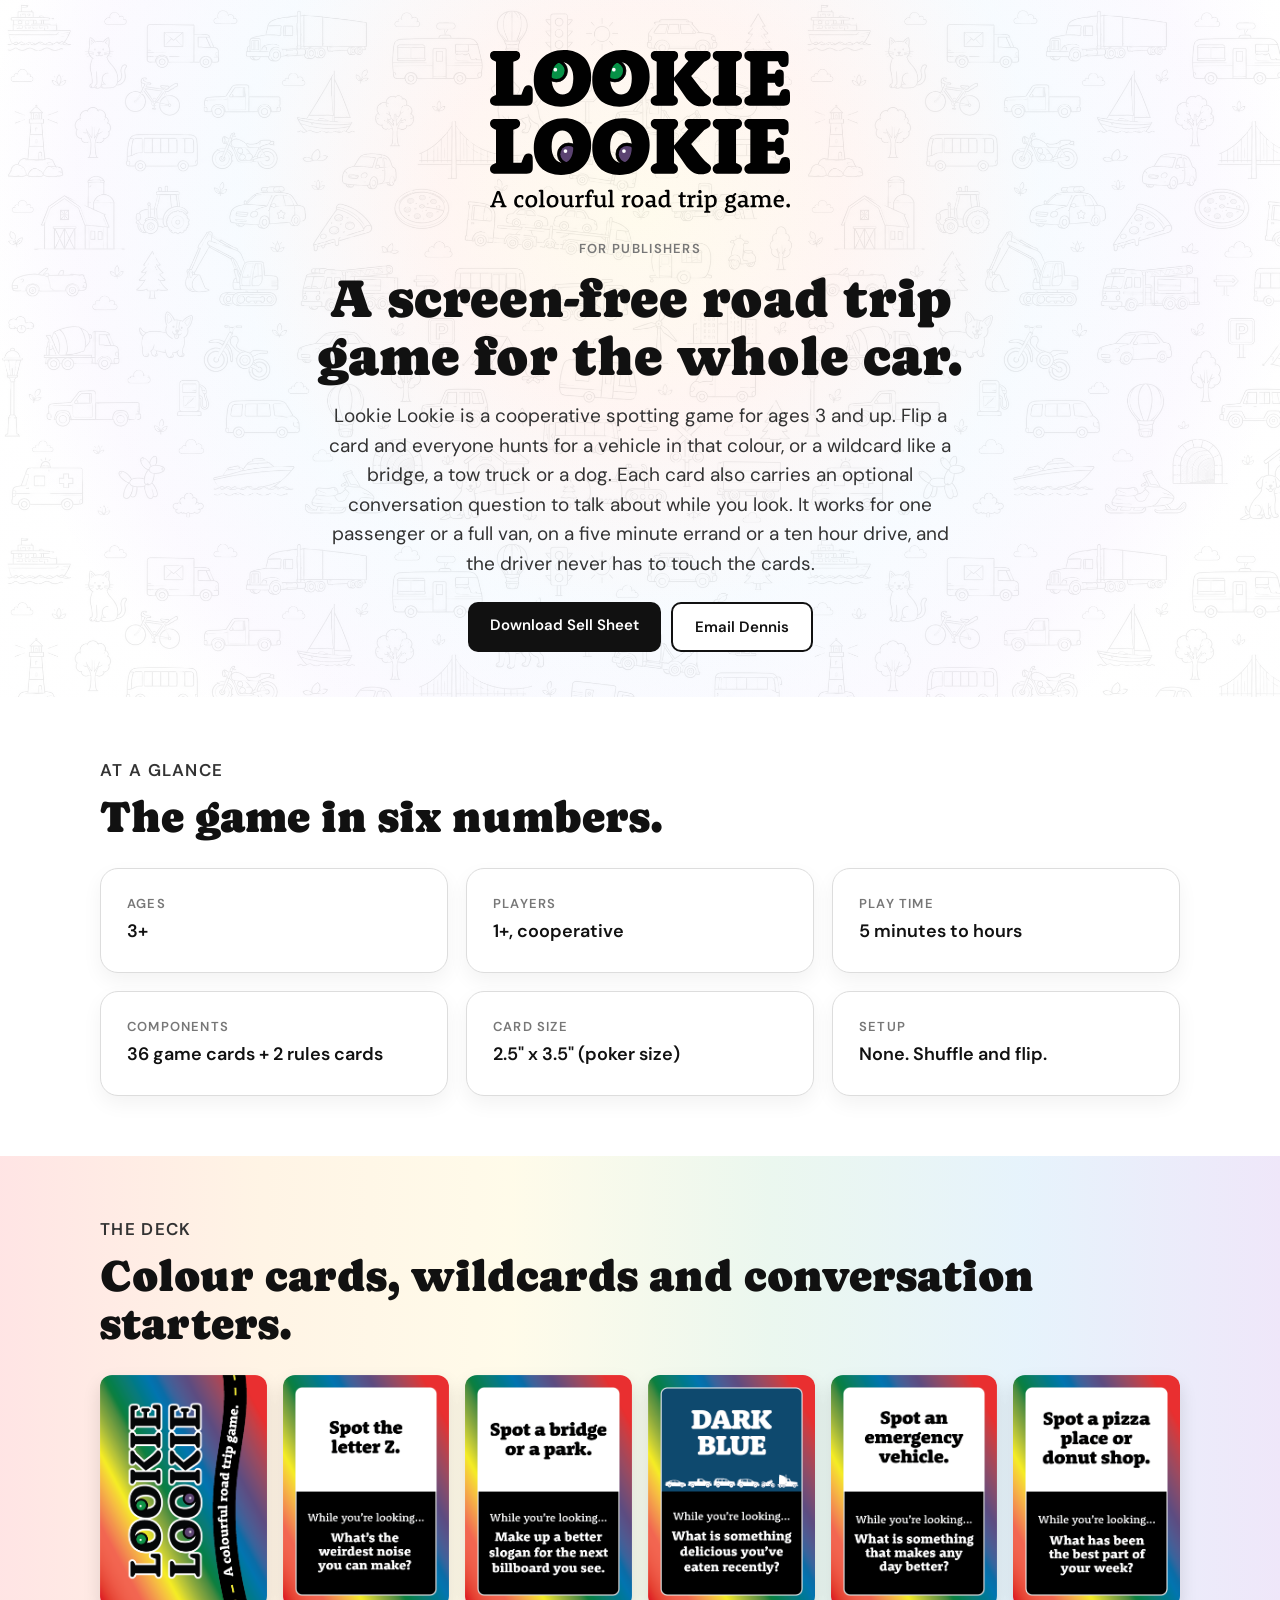
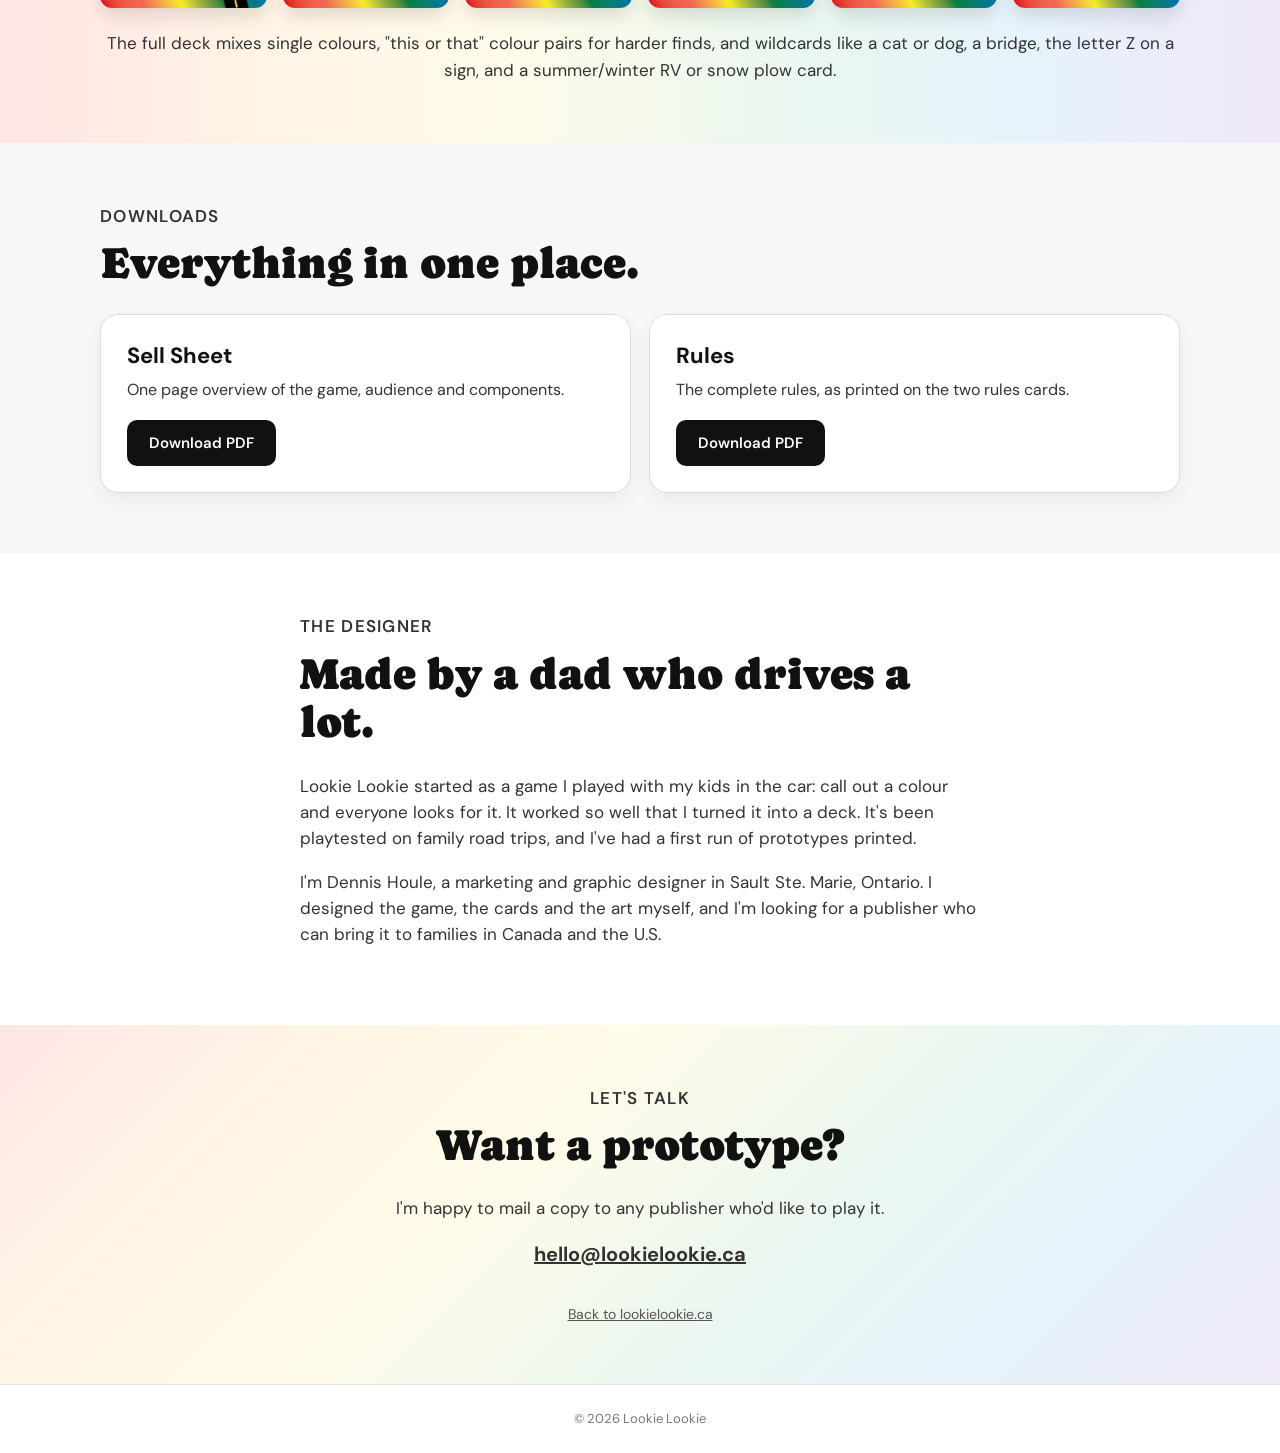
==== publishers.html @ 4fc13903 "Add publisher info page and link it from the home page Co-Authored-By: Claude Opus 5.5 <noreply@anth" ====
<!DOCTYPE html>
<html lang="en">

<head>
  <meta charset="UTF-8">
  <meta name="viewport" content="width=device-width, initial-scale=1.0">

  <title>For Publishers | Lookie Lookie</title>

  <meta name="description" content="Publisher information for Lookie Lookie, a cooperative road trip spotting card game for ages 3+.">
  <meta name="robots" content="noindex">

  <link rel="preconnect" href="https://fonts.googleapis.com">
  <link rel="preconnect" href="https://fonts.gstatic.com" crossorigin>
  <link
    href="https://fonts.googleapis.com/css2?family=Caprasimo&family=DM+Sans:wght@400;500;600;700&display=swap"
    rel="stylesheet"
  >

  <link rel="stylesheet" href="style.css">

  <style>
    .pub-hero {
      padding: 50px 0 45px;
    }

    .pub-logo {
      width: min(300px, 80%);
      margin: 0 auto 26px;
    }

    .downloads {
      display: grid;
      grid-template-columns: repeat(2, 1fr);
      gap: 18px;
    }

    .downloads .info-card {
      display: flex;
      flex-direction: column;
      align-items: flex-start;
    }

    .downloads .button {
      margin-top: 18px;
    }

    .card-grid {
      display: grid;
      grid-template-columns: repeat(6, 1fr);
      gap: 16px;
    }

    .card-grid img {
      width: 100%;
      border-radius: 12px;
      box-shadow: 0 8px 18px rgba(0, 0, 0, .12);
    }

    .grid-note {
      margin: 22px 0 0;
      font-size: 15px;
      color: #555;
      text-align: center;
    }

    .specs {
      display: grid;
      grid-template-columns: repeat(3, 1fr);
      gap: 18px;
    }

    .specs .info-card h3 {
      font-size: 13px;
      font-weight: 600;
      text-transform: uppercase;
      letter-spacing: 1.2px;
      color: #777;
    }

    .specs .info-card p {
      margin-top: 6px;
      font-size: 18px;
      font-weight: 600;
      color: #111;
    }

    .email-link {
      font-size: 20px;
      font-weight: 700;
    }

    .back-link {
      display: inline-block;
      margin-top: 18px;
      font-size: 14px;
      color: #555;
    }

    @media (max-width: 750px) {
      .downloads,
      .specs {
        grid-template-columns: 1fr;
      }

      .card-grid {
        grid-template-columns: repeat(3, 1fr);
        gap: 12px;
      }
    }
  </style>
</head>

<body>

  <header class="hero pub-hero">
    <div class="wrap hero-inner">

      <img
        src="images/logo_withtagline.svg"
        alt="Lookie Lookie - A Colourful Road Trip Game"
        class="pub-logo"
      >

      <p class="section-label">For publishers</p>

      <h1>A screen-free road trip game for the whole car.</h1>

      <p class="hero-copy">
        Lookie Lookie is a cooperative spotting game for ages 3 and up. Flip a card and everyone hunts for a vehicle in that colour, or a wildcard like a bridge, a tow truck or a dog. Each card also carries an optional conversation question to talk about while you look. It works for one passenger or a full van, on a five minute errand or a ten hour drive, and the driver never has to touch the cards.
      </p>

      <div class="hero-actions">
        <a class="button button-dark" href="files/lookielookie-sell-sheet.pdf" target="_blank" rel="noopener">
          Download Sell Sheet
        </a>
        <a class="button button-light" href="mailto:hello@lookielookie.ca?subject=Lookie%20Lookie">
          Email Dennis
        </a>
      </div>

    </div>
  </header>


  <main>

    <section class="section">
      <div class="wrap">

        <p class="section-label">At a glance</p>

        <h2>The game in six numbers.</h2>

        <div class="specs">

          <div class="info-card">
            <h3>Ages</h3>
            <p>3+</p>
          </div>

          <div class="info-card">
            <h3>Players</h3>
            <p>1+, cooperative</p>
          </div>

          <div class="info-card">
            <h3>Play time</h3>
            <p>5 minutes to hours</p>
          </div>

          <div class="info-card">
            <h3>Components</h3>
            <p>36 game cards + 2 rules cards</p>
          </div>

          <div class="info-card">
            <h3>Card size</h3>
            <p>2.5" x 3.5" (poker size)</p>
          </div>

          <div class="info-card">
            <h3>Setup</h3>
            <p>None. Shuffle and flip.</p>
          </div>

        </div>

      </div>
    </section>


    <section class="cards-section section">
      <div class="wrap">

        <p class="section-label">The deck</p>

        <h2>Colour cards, wildcards and conversation starters.</h2>

        <div class="card-grid">
          <img src="images/back.png" alt="Lookie Lookie card back">
          <img src="images/1.png" alt="Lookie Lookie card">
          <img src="images/2.png" alt="Lookie Lookie card">
          <img src="images/3.png" alt="Lookie Lookie card">
          <img src="images/4.png" alt="Lookie Lookie card">
          <img src="images/5.png" alt="Lookie Lookie card">
          <!-- Add the rest of the deck here, one line per card, e.g.
          <img src="images/6.png" alt="Lookie Lookie card">
          -->
        </div>

        <p class="grid-note">
          The full deck mixes single colours, "this or that" colour pairs for harder finds, and wildcards like a cat or dog, a bridge, the letter Z on a sign, and a summer/winter RV or snow plow card.
        </p>

      </div>
    </section>


    <!-- PHOTOS: uncomment this section once you have photos of the game in a car.
    <section class="section">
      <div class="wrap">
        <p class="section-label">On the road</p>
        <h2>Tested in the back seat.</h2>
        <div class="card-grid">
          <img src="images/photo-1.jpg" alt="Lookie Lookie being played in a car">
          <img src="images/photo-2.jpg" alt="Lookie Lookie being played in a car">
          <img src="images/photo-3.jpg" alt="Lookie Lookie being played in a car">
        </div>
      </div>
    </section>
    -->


    <section class="section section-grey">
      <div class="wrap">

        <p class="section-label">Downloads</p>

        <h2>Everything in one place.</h2>

        <div class="downloads">

          <div class="info-card">
            <h3>Sell Sheet</h3>
            <p>One page overview of the game, audience and components.</p>
            <a class="button button-dark" href="files/lookielookie-sell-sheet.pdf" target="_blank" rel="noopener">
              Download PDF
            </a>
          </div>

          <div class="info-card">
            <h3>Rules</h3>
            <p>The complete rules, as printed on the two rules cards.</p>
            <a class="button button-dark" href="files/lookielookie-rules.pdf" target="_blank" rel="noopener">
              Download PDF
            </a>
          </div>

        </div>

      </div>
    </section>


    <section class="section">
      <div class="wrap narrow">

        <p class="section-label">The designer</p>

        <h2>Made by a dad who drives a lot.</h2>

        <p>
          Lookie Lookie started as a game I played with my kids in the car: call out a colour and everyone looks for it. It worked so well that I turned it into a deck. It's been playtested on family road trips, and I've had a first run of prototypes printed.
        </p>

        <p>
          I'm Dennis Houle, a marketing and graphic designer in Sault Ste. Marie, Ontario. I designed the game, the cards and the art myself, and I'm looking for a publisher who can bring it to families in Canada and the U.S.
        </p>

      </div>
    </section>


    <section class="section centred business-section">
      <div class="wrap narrow">

        <p class="section-label">Let's talk</p>

        <h2>Want a prototype?</h2>

        <p>
          I'm happy to mail a copy to any publisher who'd like to play it.
        </p>

        <p>
          <a class="email-link" href="mailto:hello@lookielookie.ca?subject=Lookie%20Lookie">hello@lookielookie.ca</a>
        </p>

        <a class="back-link" href="index.html">Back to lookielookie.ca</a>

      </div>
    </section>

  </main>


  <footer>
    <div class="wrap footer-simple">
      <p>© <span id="year"></span> Lookie Lookie</p>
    </div>
  </footer>

  <script>
    document.getElementById("year").textContent = new Date().getFullYear();
  </script>

</body>
</html>
---- style.css ----
* {
  box-sizing: border-box;
}

html {
  scroll-behavior: smooth;
}

body {
  margin: 0;
  font-family: "DM Sans", Arial, sans-serif;
  color: #111;
  background: #fff;
}

img {
  display: block;
  max-width: 100%;
}

a {
  color: inherit;
}

.wrap {
  width: min(1080px, calc(100% - 40px));
  margin: 0 auto;
}

.narrow {
  max-width: 680px;
}

.centred {
  text-align: center;
}

h1,
h2 {
  font-family: "Caprasimo", Georgia, serif;
  font-weight: 400;
}

h3 {
  margin: 0;
  font-size: 22px;
  font-weight: 700;
}

p {
  line-height: 1.55;
}


/* HERO */

.hero {
  padding: 35px 0;
  text-align: center;

  background-image:
    radial-gradient(
      circle at 50% 30%,
      rgba(255, 220, 80, .10),
      rgba(255, 120, 80, .07) 25%,
      rgba(120, 190, 255, .06) 50%,
      rgba(170, 120, 255, .04) 70%,
      transparent 82%
    ),
    linear-gradient(
      rgba(255, 255, 255, .82),
      rgba(255, 255, 255, .82)
    ),
    url("images/background.png");

  background-size:
    auto,
    auto,
    800px auto;

  background-repeat:
    no-repeat,
    repeat,
    repeat;
}

.hero-inner {
  max-width: 900px;
}

.hero-card {
  width: 260px;
  margin: 55px auto 35px;
  border-radius: 20px;
  box-shadow: 0 16px 35px rgba(0, 0, 0, .14);
  transform: rotate(90deg);
}

.hero h1 {
  max-width: 720px;
  margin: 0 auto 16px;
  font-size: clamp(36px, 5vw, 54px);
  line-height: 1.08;
}

.hero-copy {
  max-width: 650px;
  margin: 0 auto 24px;
  font-size: 19px;
  color: #333;
}

.hero-actions {
  display: flex;
  justify-content: center;
  gap: 10px;
  flex-wrap: wrap;
}


/* BUTTONS */

.button {
  display: inline-block;
  padding: 13px 22px;
  border-radius: 10px;
  text-decoration: none;
  font-size: 15px;
  font-weight: 600;
}

.button-dark {
  background: #111;
  color: #fff;
}

.button-light {
  background: #fff;
  color: #111;
  border: 2px solid #111;
}


/* CARD DISPLAY */

.cards-section {
  padding: 15px 0 30px;
  overflow: hidden;

  background: linear-gradient(
    90deg,
    rgba(255, 90, 90, .16) 0%,
    rgba(255, 175, 70, .14) 20%,
    rgba(255, 225, 90, .13) 40%,
    rgba(90, 190, 120, .12) 60%,
    rgba(80, 170, 230, .14) 80%,
    rgba(155, 105, 220, .16) 100%
  );
}

.card-row {
  position: relative;
  height: 330px;
  max-width: 980px;
  margin: 0 auto;
}

.game-card {
  position: absolute;
  width: 190px;
  border-radius: 16px;
  box-shadow: 0 14px 28px rgba(0, 0, 0, .16);
}

.card-one {
  left: 7%;
  top: 45px;
  transform: rotate(-8deg);
}

.card-two {
  left: 24%;
  top: 20px;
  transform: rotate(4deg);
}

.card-three {
  left: 41%;
  top: 55px;
  transform: rotate(-2deg);
  z-index: 3;
}

.card-four {
  left: 58%;
  top: 15px;
  transform: rotate(6deg);
  z-index: 2;
}

.card-five {
  left: 75%;
  top: 45px;
  transform: rotate(-5deg);
}

.swipe-hint {
  display: none;
}


/* GENERAL SECTIONS */

.section {
  padding: 60px 0;
}

.section-grey {
  background: #f7f7f7;
}

.section-label {
  margin: 0 0 10px;
  font-size: 13px;
  font-weight: 600;
  text-transform: uppercase;
  letter-spacing: 1.3px;
  color: #777;
}

.section h2 {
  margin: 0 0 26px;
  font-size: clamp(30px, 4vw, 44px);
  line-height: 1.1;
}

.section > .wrap > p,
.narrow > p {
  font-size: 17px;
  color: #333;
}


/* SPOT BACKGROUND SECTION */

.spot-section {
  background-image:
    radial-gradient(
      circle at 50% 30%,
      rgba(255, 220, 80, .10),
      rgba(255, 120, 80, .07) 25%,
      rgba(120, 190, 255, .06) 50%,
      rgba(170, 120, 255, .04) 70%,
      transparent 82%
    ),
    linear-gradient(
      rgba(255, 255, 255, .82),
      rgba(255, 255, 255, .82)
    ),
    url("images/background.png");

  background-size:
    auto,
    auto,
    800px auto;

  background-repeat:
    no-repeat,
    repeat,
    repeat;
}


/* BUSINESS CTA */

.business-section {
  background: linear-gradient(
    135deg,
    rgba(255, 90, 90, .15) 0%,
    rgba(255, 180, 70, .14) 20%,
    rgba(255, 225, 90, .13) 40%,
    rgba(95, 190, 125, .12) 60%,
    rgba(80, 170, 230, .14) 80%,
    rgba(155, 105, 220, .15) 100%
  );
}


/* HOW IT WORKS */

.steps {
  display: grid;
  grid-template-columns: repeat(3, 1fr);
  gap: 18px;
}

.features {
  display: grid;
  grid-template-columns: repeat(2, 1fr);
  gap: 18px;
}

.info-card {
  padding: 26px;
  background: #fff;
  border: 1px solid #ddd;
  border-radius: 18px;
  box-shadow: 0 8px 20px rgba(0, 0, 0, .05);
}

.info-card p {
  margin: 8px 0 0;
  font-size: 16px;
  color: #333;
}

.step-number {
  display: flex;
  align-items: center;
  justify-content: center;
  width: 38px;
  height: 38px;
  margin-bottom: 15px;
  border-radius: 50%;
  background: #111;
  color: #fff;
  font-weight: 700;
}

.friends-line {
  margin: 28px 0 0;
  text-align: center;
  font-weight: 600;
  color: #111;
}


/* CONTACT */

.contact-logo {
  width: min(270px, 75%);
  margin: 0 auto 28px;
}


/* FOOTER */

footer {
  padding: 24px 0;
  border-top: 1px solid #e5e5e5;
}

.footer-simple {
  text-align: center;
}

.footer-simple p {
  margin: 0;
  font-size: 13px;
  color: #777;
}


/* MOBILE */

@media (max-width: 750px) {

  .wrap {
    width: min(100% - 28px, 1080px);
  }

  .hero {
    padding-top: 15px;

    background-size:
      auto,
      auto,
      700px auto;
  }

  .hero-card {
    width: 220px;
    margin: 45px auto 30px;
    border-radius: 17px;
  }

  .hero h1 {
    font-size: 38px;
  }

  .hero-copy {
    font-size: 17px;
  }

  .section {
    padding: 45px 0;
  }

  .steps,
  .features {
    grid-template-columns: 1fr;
  }

  .cards-section {
    padding: 10px 0 35px;
  }

  .card-row {
    display: flex;
    position: static;
    height: auto;
    gap: 14px;
    overflow-x: auto;
    margin: 0;
    padding: 12px calc(50vw - 95px) 18px;

    scroll-snap-type: x mandatory;
    -webkit-overflow-scrolling: touch;
    scrollbar-width: none;
  }

  .card-row::-webkit-scrollbar {
    display: none;
  }

  .game-card {
    position: static;
    flex: 0 0 190px;
    width: 190px;
    transform: none;
    border-radius: 14px;
    scroll-snap-align: center;
  }

  .swipe-hint {
    display: block;
    margin: 2px 0 0;
    text-align: center;
    font-size: 12px;
    font-weight: 600;
    letter-spacing: 1px;
    color: #888;
  }

  .spot-section {
    background-size:
      auto,
      700px auto;
  }

}
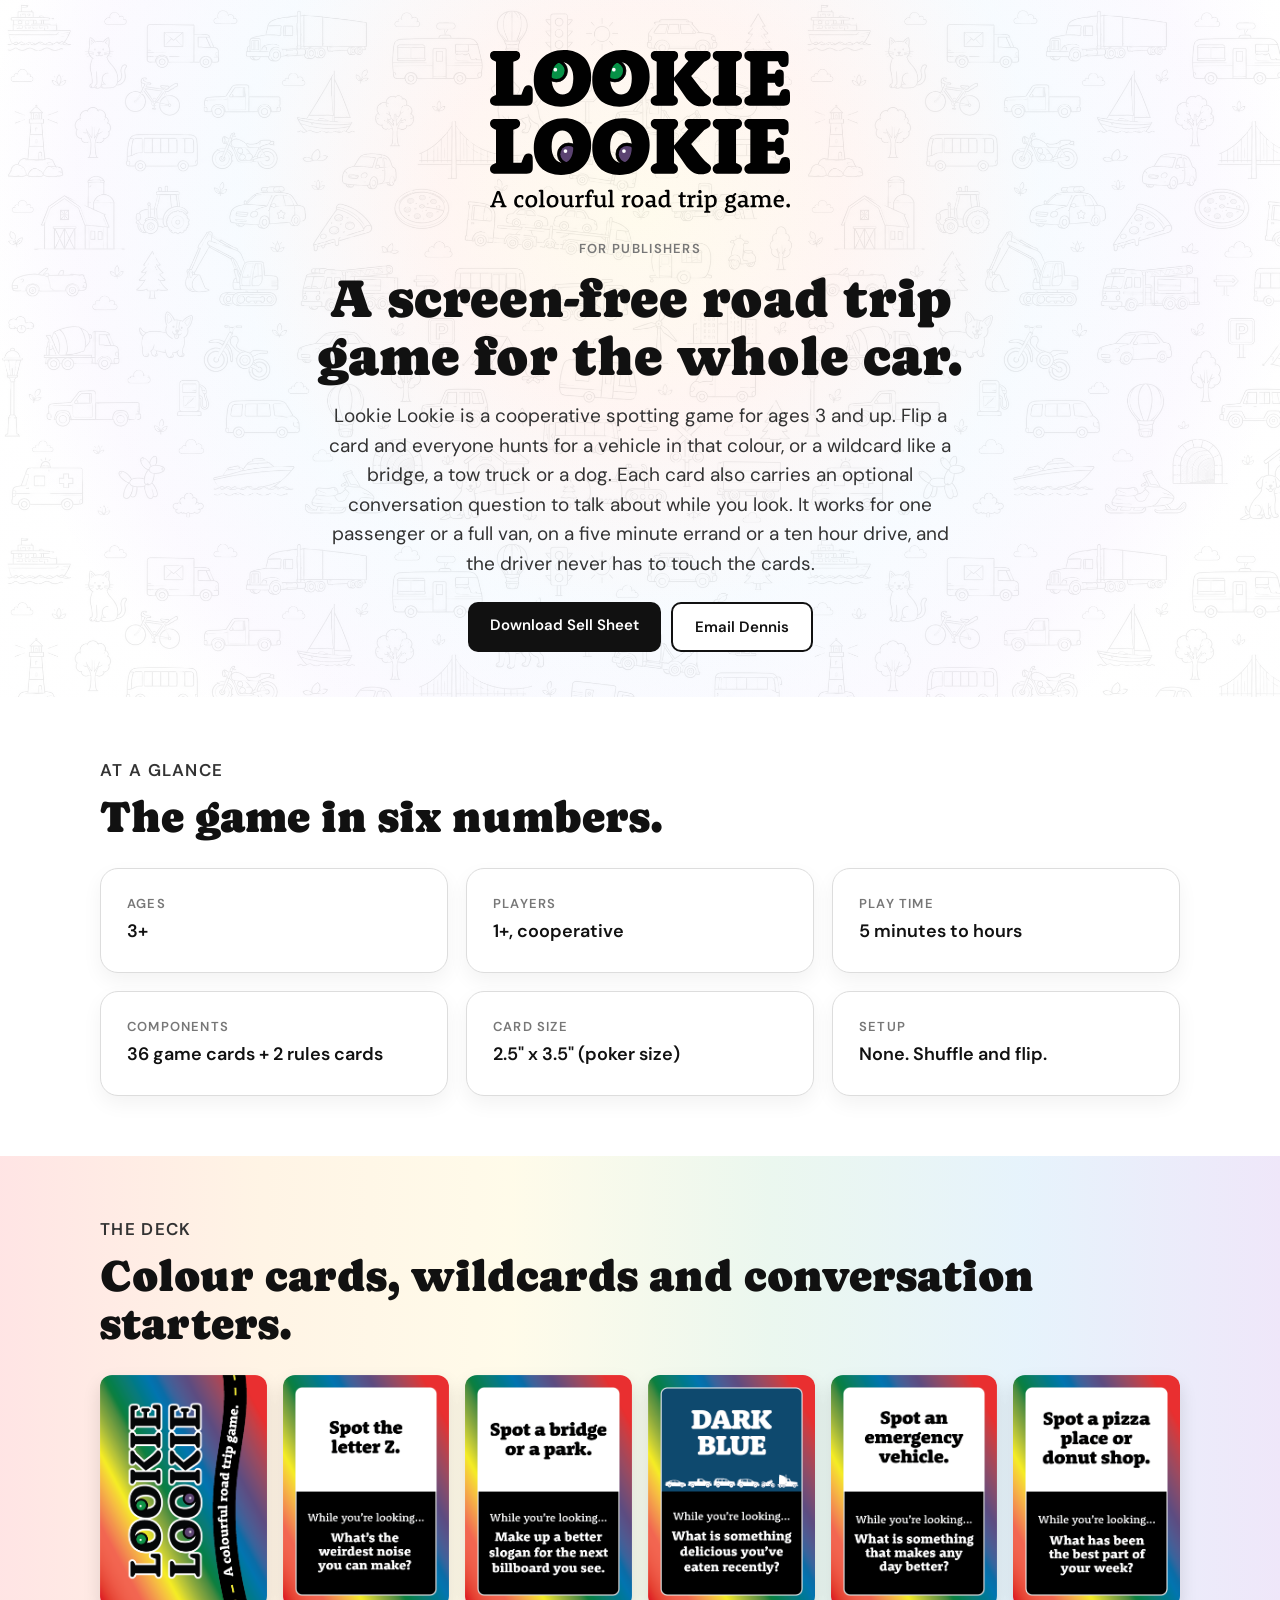
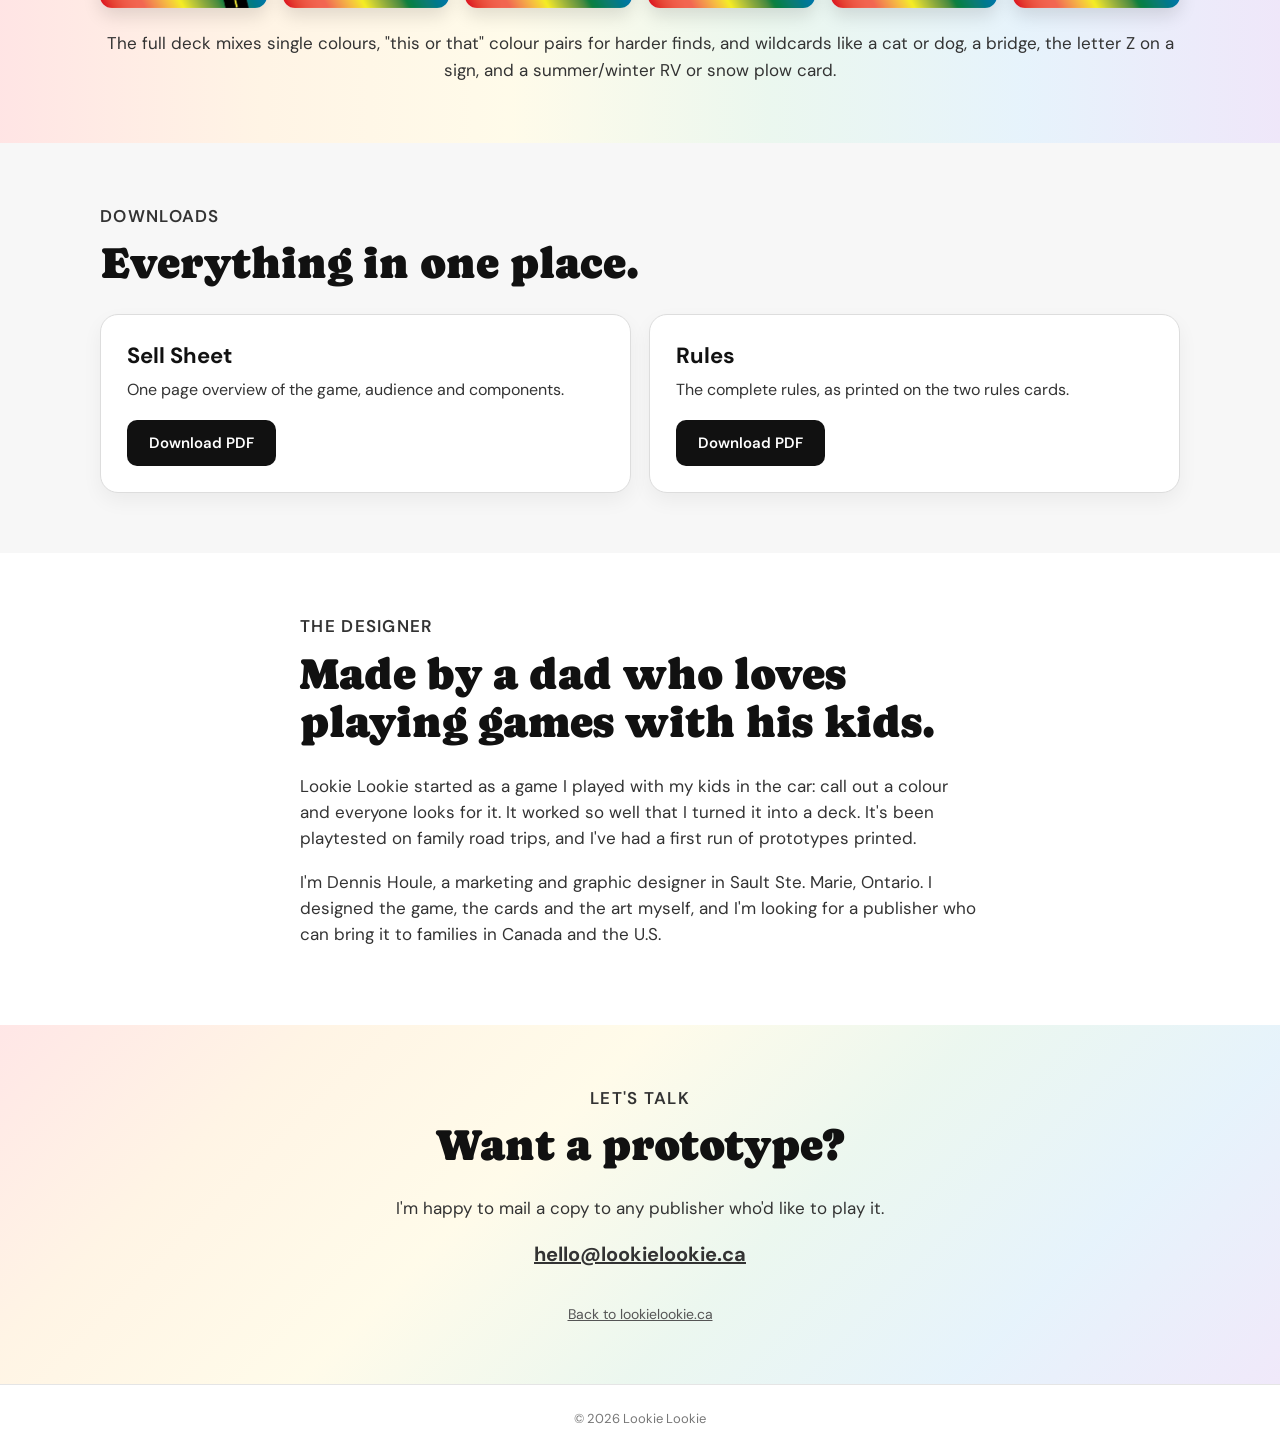
==== commit 604afb3c: "Update designer headline on publisher page Co-Authored-By: Claude Opus 5.5 <noreply@anthropic.com> C" ====
--- a/publishers.html
+++ b/publishers.html
@@ -268,7 +268,7 @@
 
         <p class="section-label">The designer</p>
 
-        <h2>Made by a dad who drives a lot.</h2>
+        <h2>Made by a dad who loves playing games with his kids.</h2>
 
         <p>
           Lookie Lookie started as a game I played with my kids in the car: call out a colour and everyone looks for it. It worked so well that I turned it into a deck. It's been playtested on family road trips, and I've had a first run of prototypes printed.
